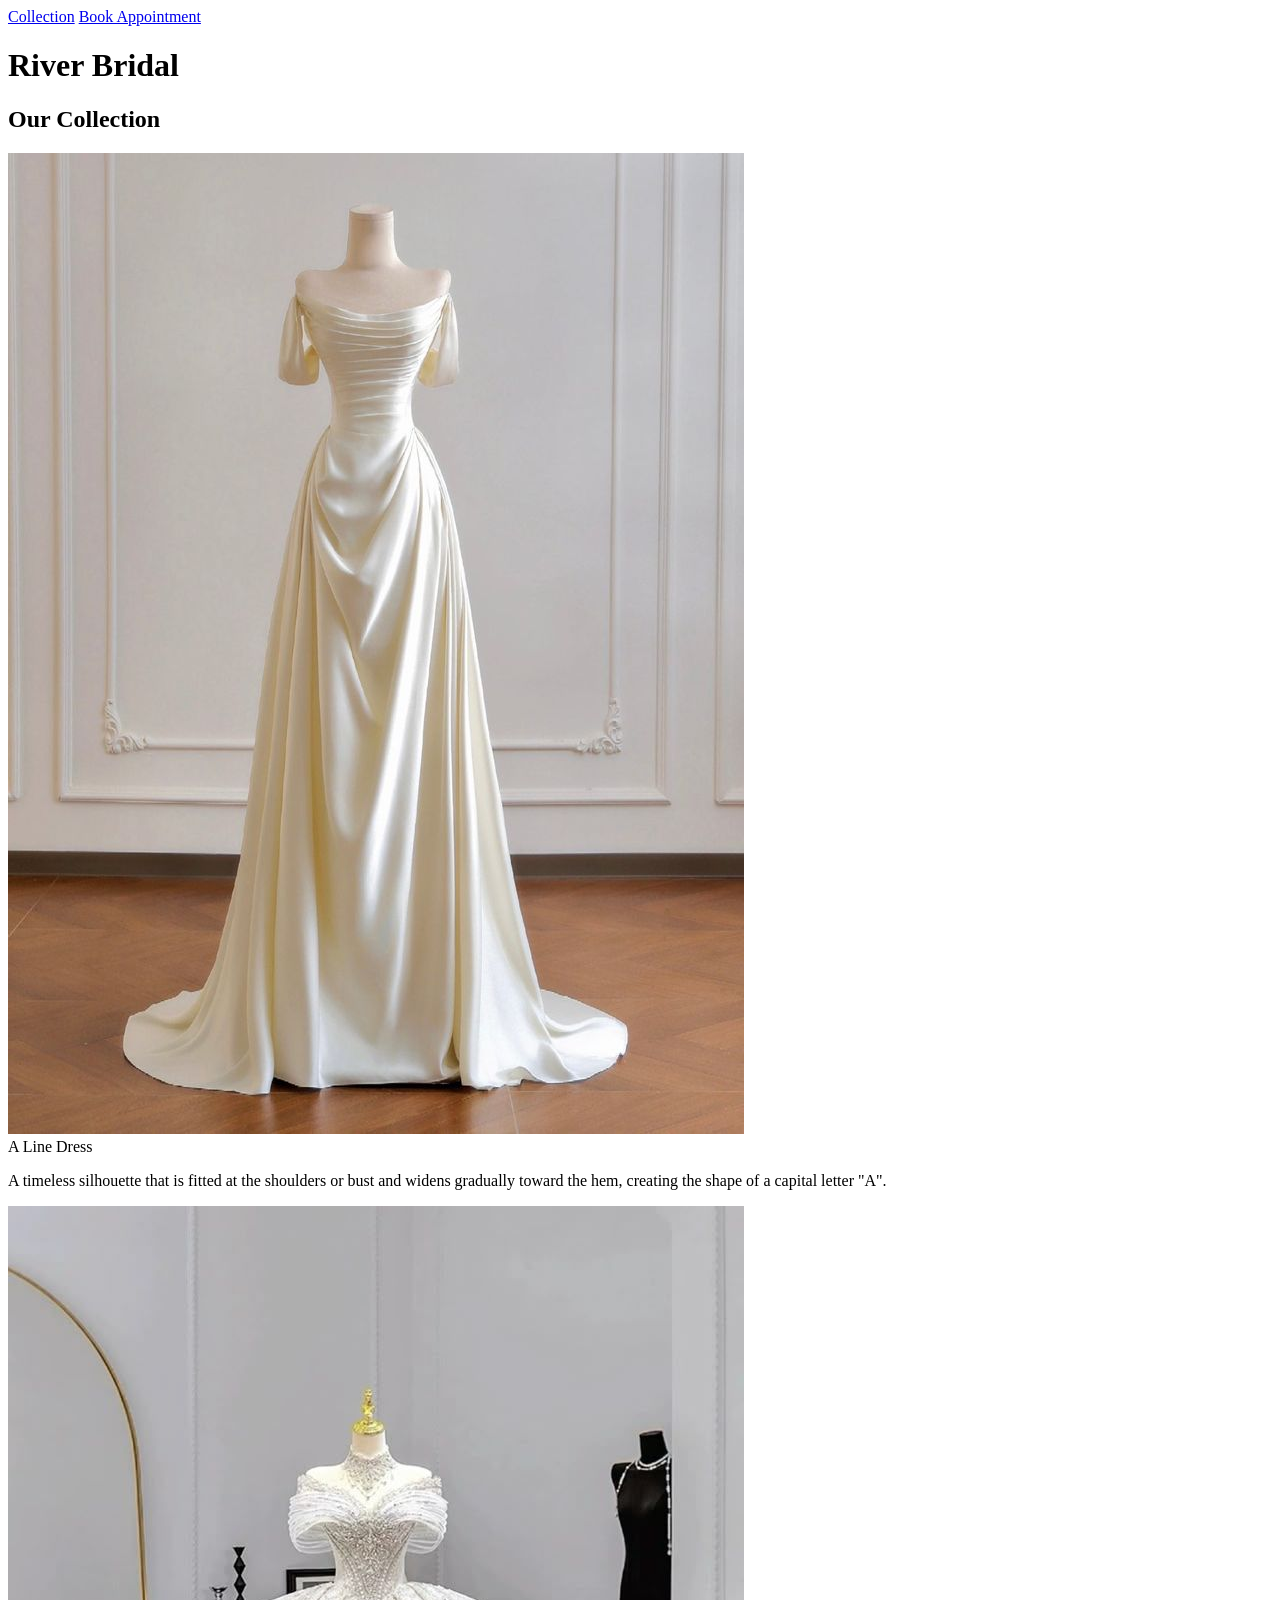
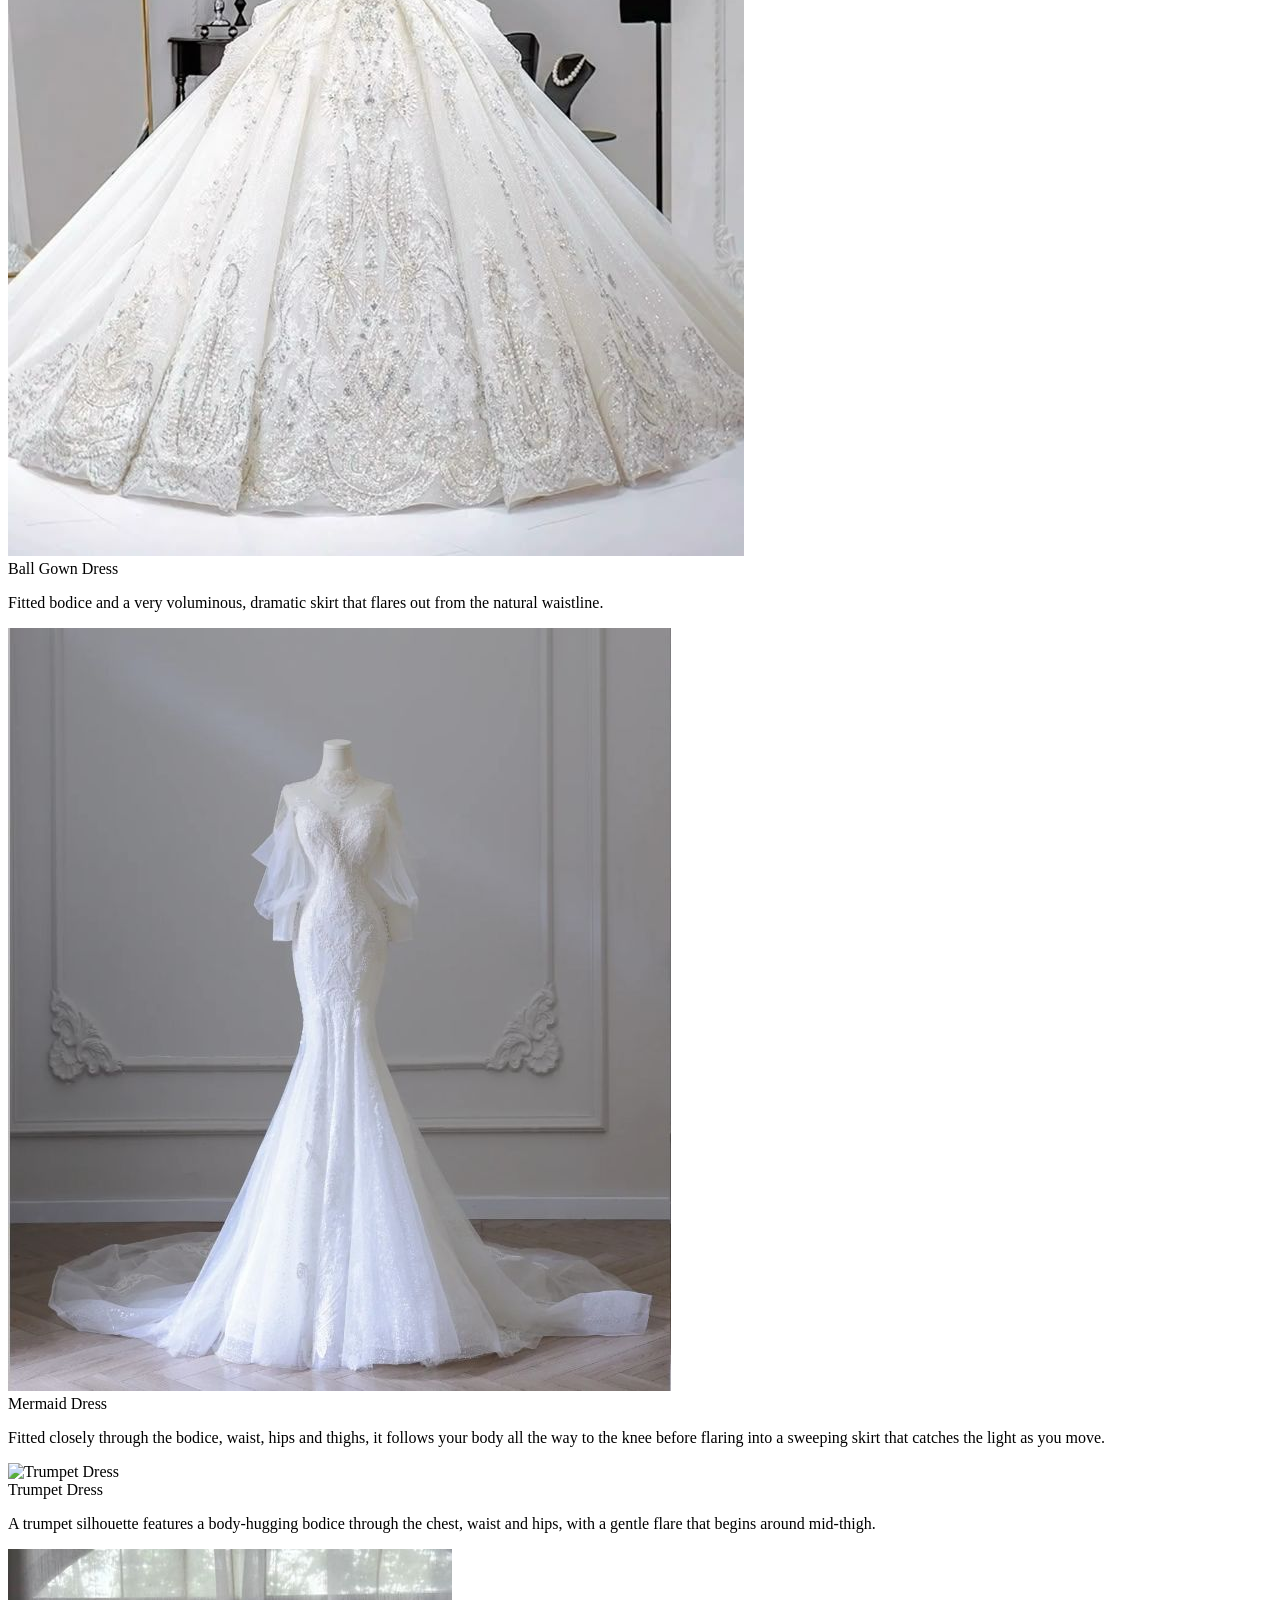
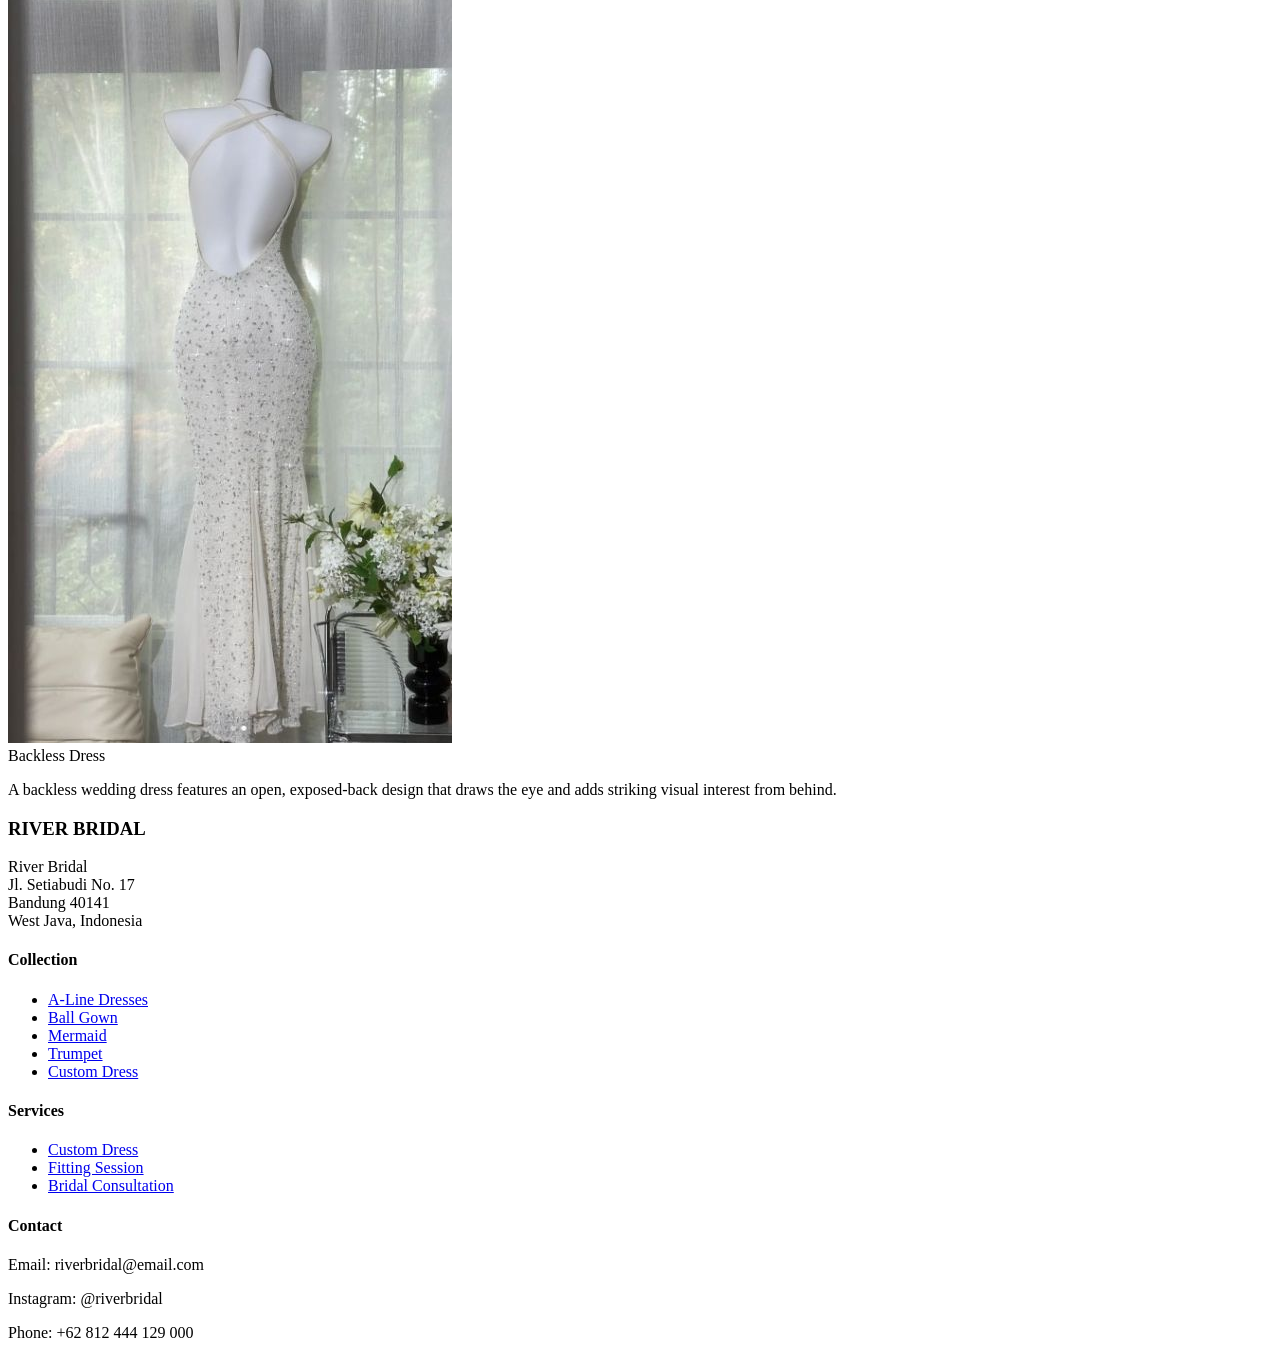
==== collection.html @ c95cf99c "Add files via upload" ====
<!DOCTYPE html>
<html lang="en">
<head>
    <meta charset="UTF-8">
    <meta name="viewport" content="width=device-width, initial-scale=1.0">
    <title>River Bridal - Our Collection</title>
    <link rel="preconnect" href="https://fonts.googleapis.com">
    <link rel="preconnect" href="https://fonts.gstatic.com" crossorigin>
    <link href="https://fonts.googleapis.com/css2?family=Playfair+Display:ital,wght@0,600;0,700;1,700&family=Poppins:wght@400;500;600&display=swap" rel="stylesheet">
    <link rel="stylesheet" href="style.css">
</head>
<body>

    <header class="hero">
        <div class="hero-overlay"></div>
        <nav class="navbar">
            <a href="#" class="nav-btn btn-active">Collection</a>
            <a href="form.html" class="nav-btn">Book Appointment</a>
        </nav>
        <h1 class="hero-title">River Bridal</h1>
    </header>

    <main class="collection-container">
        <h2 class="main-title">Our Collection</h2>
        
        <div class="collection-item">
            <div class="image-wrapper">
                <img src="a line weddress.jpg" alt="A Line Dress">
            </div>
            <div class="details-box">
                <div class="badge-title">A Line Dress</div>
                <div class="box-content">
                    <p class="description">
                        A timeless silhouette that is fitted at the shoulders or bust and widens gradually toward the hem, creating the shape of a capital letter "A".
                    </p>
                    <div class="color-options">
                        <span class="color-dot color-black"></span>
                        <span class="color-dot color-cream"></span>
                        <span class="color-dot color-white"></span>
                        <span class="color-dot color-offwhite"></span>
                    </div>
                </div>
            </div>
        </div>

        <div class="collection-item">
            <div class="image-wrapper">
                <img src="ball gown weddress.jpg" alt="Ball Gown Dress">
            </div>
            <div class="details-box">
                <div class="badge-title">Ball Gown Dress</div>
                <div class="box-content">
                    <p class="description">
                        Fitted bodice and a very voluminous, dramatic skirt that flares out from the natural waistline.
                    </p>
                    <div class="color-options">
                        <span class="color-dot color-black"></span>
                        <span class="color-dot color-cream"></span>
                        <span class="color-dot color-white"></span>
                        <span class="color-dot color-offwhite"></span>
                    </div>
                </div>
            </div>
        </div>

        <div class="collection-item">
            <div class="image-wrapper">
                <img src="Elegant Mermaid Lace Beaded Tulle Wedding Dress P2584 - Custom Color(Add Your Color On ”Order special instructions“ ） _ Custom Size(Add Your Size On ”Order special instructions“ ）.jpg" alt="Mermaid Dress">
            </div>
            <div class="details-box">
                <div class="badge-title">Mermaid Dress</div>
                <div class="box-content">
                    <p class="description">
                        Fitted closely through the bodice, waist, hips and thighs, it follows your body all the way to the knee before flaring into a sweeping skirt that catches the light as you move.
                    </p>
                    <div class="color-options">
                        <span class="color-dot color-black"></span>
                        <span class="color-dot color-cream"></span>
                        <span class="color-dot color-white"></span>
                        <span class="color-dot color-offwhite"></span>
                    </div>
                </div>
            </div>
        </div>

        <div class="collection-item">
            <div class="image-wrapper">
                <img src="trumpet weddress.jpg" alt="Trumpet Dress">
            </div>
            <div class="details-box">
                <div class="badge-title">Trumpet Dress</div>
                <div class="box-content">
                    <p class="description">
                        A trumpet silhouette features a body-hugging bodice through the chest, waist and hips, with a gentle flare that begins around mid-thigh.
                    </p>
                    <div class="color-options">
                        <span class="color-dot color-black"></span>
                        <span class="color-dot color-cream"></span>
                        <span class="color-dot color-white"></span>
                        <span class="color-dot color-offwhite"></span>
                    </div>
                </div>
            </div>
        </div>

        <div class="collection-item">
            <div class="image-wrapper">
                <img src="backless weddress.jpg" alt="Backless Dress">
            </div>
            <div class="details-box">
                <div class="badge-title">Backless Dress</div>
                <div class="box-content">
                    <p class="description">
                        A backless wedding dress features an open, exposed-back design that draws the eye and adds striking visual interest from behind.
                    </p>
                    <div class="color-options">
                        <span class="color-dot color-black"></span>
                        <span class="color-dot color-cream"></span>
                        <span class="color-dot color-white"></span>
                        <span class="color-dot color-offwhite"></span>
                    </div>
                </div>
            </div>
        </div>

    </main>

    <footer class="footer">
        <div class="footer-content">
            <div class="footer-brand">
                <h3>RIVER BRIDAL</h3>
                <p>River Bridal<br>Jl. Setiabudi No. 17<br>Bandung 40141<br>West Java, Indonesia</p>
            </div>
            
            <div class="footer-links">
                <h4>Collection</h4>
                <ul>
                    <li><a href="#">A-Line Dresses</a></li>
                    <li><a href="#">Ball Gown</a></li>
                    <li><a href="#">Mermaid</a></li>
                    <li><a href="#">Trumpet</a></li>
                    <li><a href="#">Custom Dress</a></li>
                </ul>
            </div>

            <div class="footer-links">
                <h4>Services</h4>
                <ul>
                    <li><a href="#">Custom Dress</a></li>
                    <li><a href="#">Fitting Session</a></li>
                    <li><a href="#">Bridal Consultation</a></li>
                </ul>
            </div>

            <div class="footer-links">
                <h4>Contact</h4>
                <p>Email: riverbridal@email.com</p>
                <p>Instagram: @riverbridal</p>
                <p>Phone: +62 812 444 129 000</p>
            </div>
        </div>
        <div class="footer-bottom"></div>
    </footer>

</body>
</html>
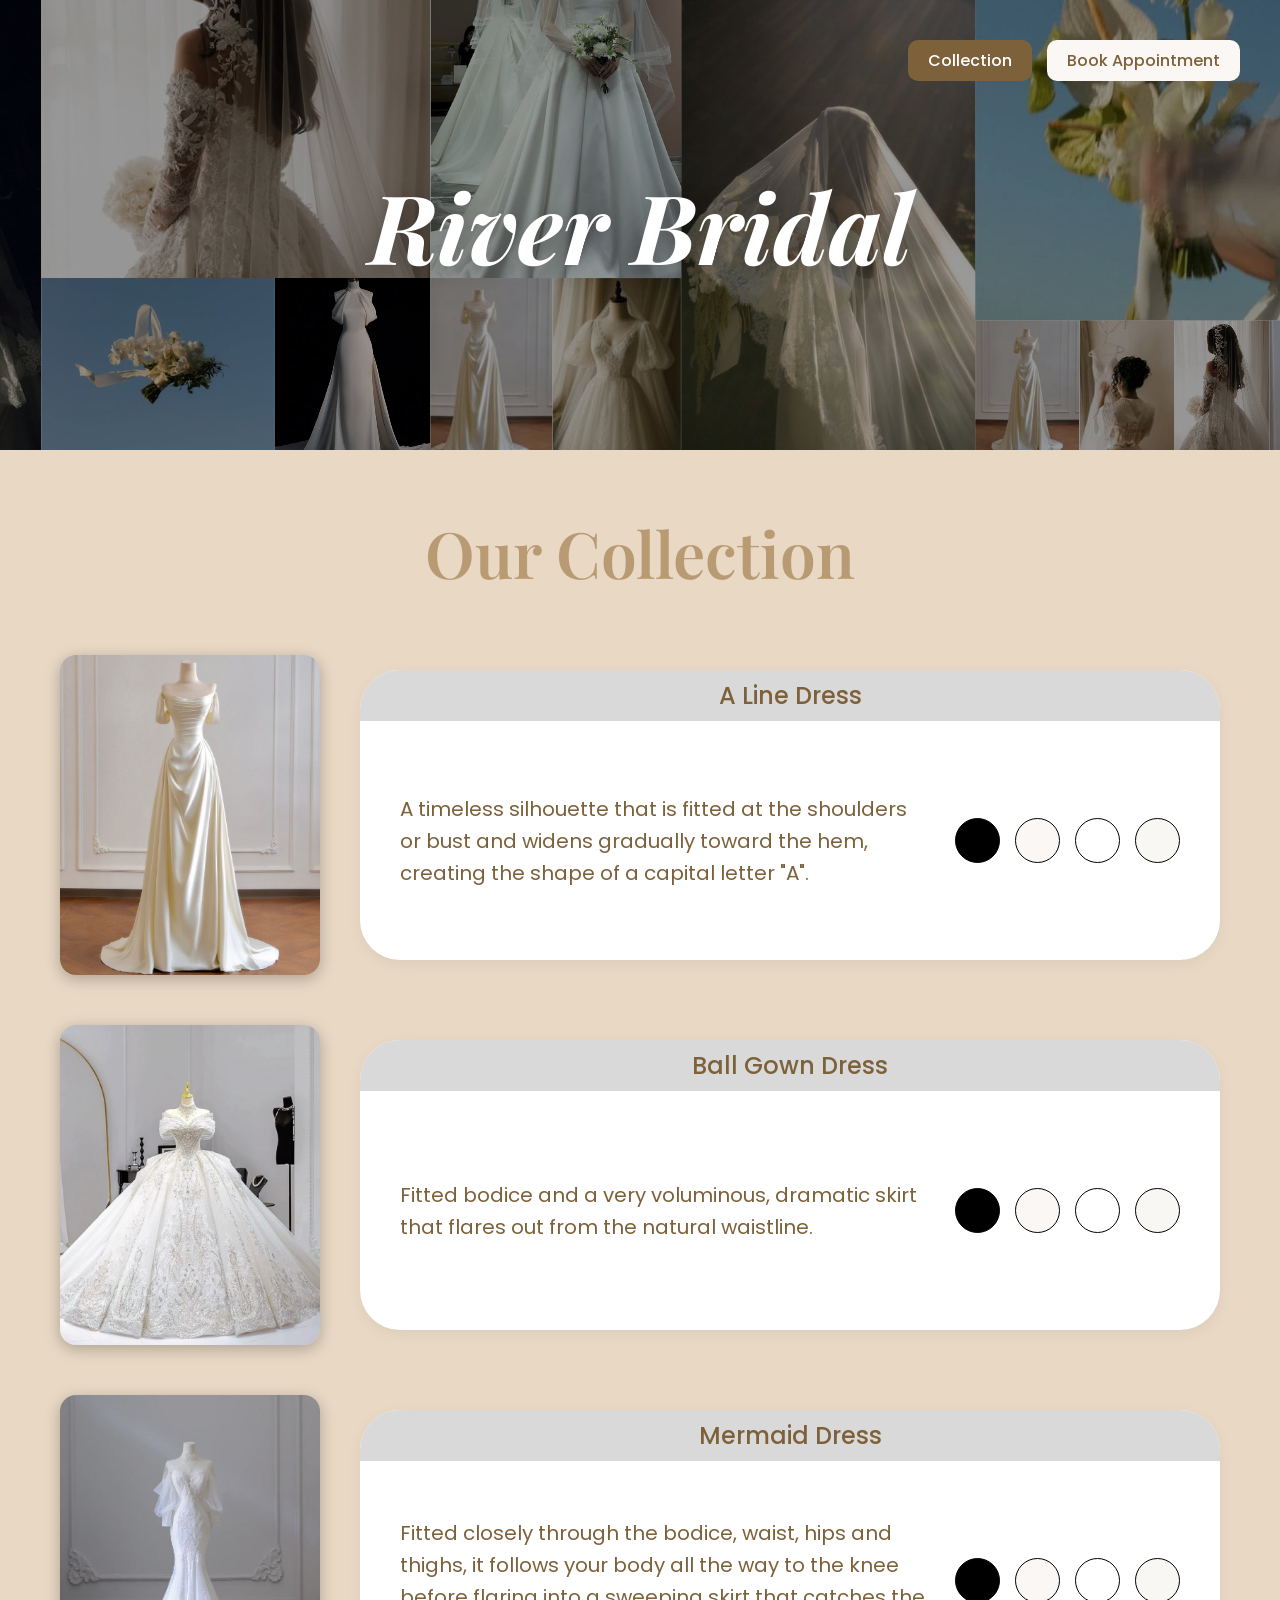
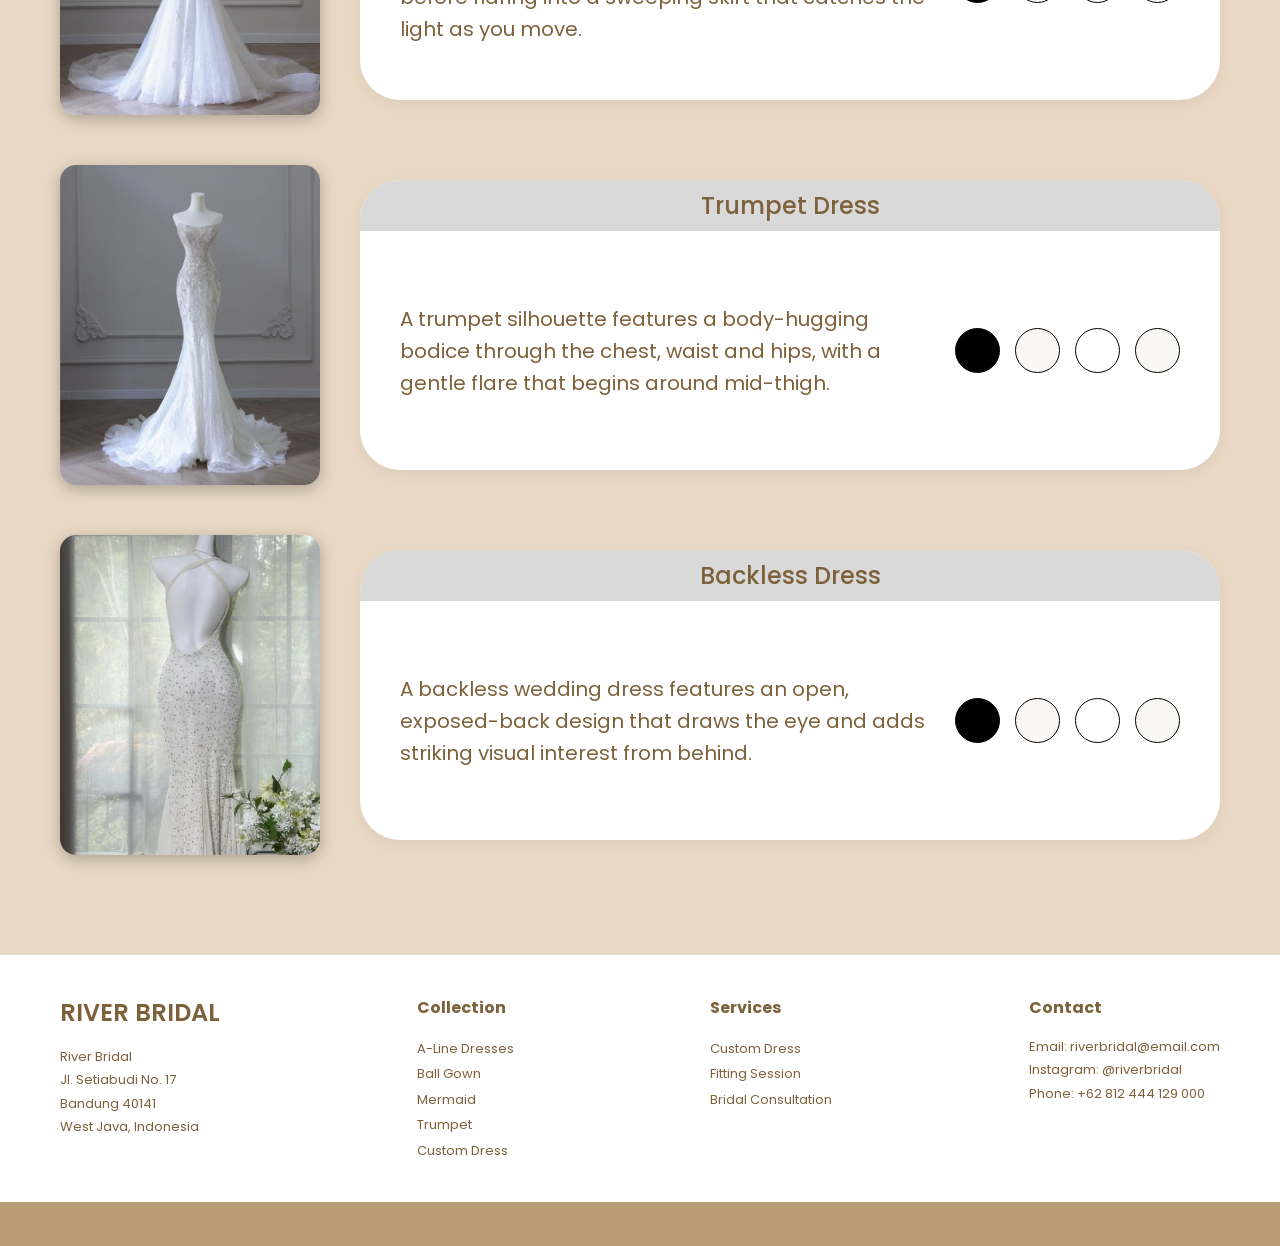
==== commit ef4e9329: "Update collection.html" ====
--- a/collection.html
+++ b/collection.html
@@ -163,4 +163,4 @@
     </footer>
 
 </body>
-</html>+</html>
--- a/style.css
+++ b/style.css
@@ -0,0 +1,624 @@
+/* ==========================================================================
+   0. RESET & BASE GLOBAL STYLES (Dipakai di Semua Halaman)
+   ========================================================================== */
+* {
+    margin: 0;
+    padding: 0;
+    box-sizing: border-box;
+}
+
+body {
+    font-family: 'Poppins', sans-serif;
+    background-color: #E8D8C4;
+    color: #333333;
+    overflow-x: hidden;
+}
+
+/* --- HERO BANNER & NAVBAR (Global) --- */
+.hero {
+    position: relative;
+    width: 100%;
+    height: 450px;
+    background-image: url(hero.png); /* Ganti dengan link gambar kolase utama Anda */
+    background-size: cover;
+    background-position: center;
+    display: flex;
+    flex-direction: column;
+    justify-content: center;
+    align-items: center;
+}
+
+.hero-overlay {
+    position: absolute;
+    top: 0;
+    left: 0;
+    width: 100%;
+    height: 100%;
+    background-color: rgba(0, 0, 0, 0.4);
+    z-index: 1;
+}
+
+.navbar {
+    position: absolute;
+    top: 40px;
+    right: 40px;
+    display: flex;
+    gap: 15px;
+    z-index: 2;
+}
+
+.nav-btn {
+    display: inline-block;
+    padding: 8px 20px;
+    background-color: #FBF7F4;
+    color: #7D613A;
+    text-decoration: none;
+    font-size: 16px;
+    font-weight: 500;
+    border-radius: 10px;
+    transition: all 0.3s ease;
+}
+
+.nav-btn:hover, .nav-btn.btn-active {
+    background-color: #7D613A;
+    color: #FFFFFF;
+}
+
+.hero-title {
+    position: relative;
+    z-index: 2;
+    font-family: 'Playfair Display', serif;
+    font-style: italic;
+    font-weight: 700;
+    font-size: 96px;
+    color: #FFFFFF;
+    text-shadow: 0px 4px 20px rgba(0, 0, 0, 0.25);
+}
+
+
+/* ==========================================================================
+   1. DESKTOP 1: LANDING PAGE / HOME STYLES
+   ========================================================================== */
+.main-content {
+    max-width: 1300px;
+    margin: 100px auto 140px auto;
+    padding: 0 20px;
+    display: flex;
+    justify-content: space-between;
+    align-items: center;
+    gap: 40px;
+}
+
+/* Tumpukan 3 Foto Kiri */
+.photo-stack {
+    position: relative;
+    width: 650px;
+    height: 750px;
+    flex-shrink: 0;
+}
+
+.photo-stack img {
+    position: absolute;
+    object-fit: cover;
+    border-radius: 16px;
+    box-shadow: 0px 10px 25px rgba(0, 0, 0, 0.2);
+    transition: transform 0.4s ease;
+}
+
+.img-back-left {
+    width: 320px;
+    height: 480px;
+    left: 0;
+    top: 50px;
+    transform: rotate(-8deg);
+    opacity: 0.75;
+    z-index: 1;
+}
+
+.img-back-right {
+    width: 340px;
+    height: 460px;
+    right: 40px;
+    top: 0;
+    transform: rotate(8deg);
+    opacity: 0.85;
+    z-index: 2;
+}
+
+.img-front {
+    width: 380px;
+    height: 490px;
+    left: 110px;
+    bottom: 0;
+    opacity: 1;
+    z-index: 3;
+}
+
+.photo-stack:hover .img-front {
+    transform: scale(1.03);
+}
+
+/* Kotak Teks Deskripsi Kanan (Melengkung Cantik) */
+.brand-description-box {
+    flex-grow: 1;
+    background-color: #F8F7F3;
+    padding: 80px 60px;
+    border-top-left-radius: 120px 400px;
+    border-bottom-left-radius: 120px 400px;
+    border-top-right-radius: 20px;
+    border-bottom-right-radius: 20px;
+    box-shadow: -5px 10px 30px rgba(0, 0, 0, 0.05);
+    max-width: 520px;
+    min-height: 680px;
+    display: flex;
+    flex-direction: column;
+    justify-content: center;
+}
+
+.brand-title {
+    font-size: 42px;
+    font-weight: 600;
+    color: #7D613A;
+    letter-spacing: 2px;
+    margin-bottom: 40px;
+    text-align: center;
+}
+
+.brand-text p {
+    font-size: 22px;
+    color: #7D613A;
+    line-height: 1.8;
+    margin-bottom: 25px;
+}
+
+
+/* ==========================================================================
+   2. DESKTOP 2: OUR COLLECTION STYLES
+   ========================================================================== */
+.collection-container {
+    max-width: 1200px;
+    margin: 60px auto 100px auto;
+    padding: 0 20px;
+}
+
+.main-title {
+    font-family: 'Playfair Display', serif;
+    font-weight: 600;
+    font-size: 64px;
+    color: #B89B72;
+    text-align: center;
+    margin-bottom: 60px;
+}
+
+/* Baris Item Gaun */
+.collection-item {
+    display: flex;
+    align-items: center;
+    gap: 40px;
+    margin-bottom: 50px;
+    width: 100%;
+}
+
+.image-wrapper {
+    flex-shrink: 0;
+}
+
+.image-wrapper img {
+    width: 260px;
+    height: 320px;
+    object-fit: cover;
+    border-radius: 16px;
+    box-shadow: 0px 4px 15px rgba(0, 0, 0, 0.25);
+    display: block;
+}
+
+/* Card Deskripsi Putih */
+.details-box {
+    flex-grow: 1;
+    background-color: #FFFFFF;
+    border-radius: 40px;
+    overflow: hidden;
+    min-height: 290px;
+    display: flex;
+    flex-direction: column;
+    box-shadow: 0px 4px 15px rgba(0, 0, 0, 0.05);
+}
+
+.badge-title {
+    background-color: #D9D9D9;
+    color: #7D613A;
+    text-align: center;
+    font-size: 24px;
+    font-weight: 500;
+    padding: 8px 0;
+    width: 100%;
+}
+
+.box-content {
+    padding: 30px 40px;
+    display: flex;
+    justify-content: space-between;
+    align-items: center;
+    gap: 30px;
+    flex-grow: 1;
+}
+
+.description {
+    font-size: 20px;
+    color: #7D613A;
+    line-height: 1.6;
+    max-width: 70%;
+}
+
+/* Lingkaran Pilihan Warna */
+.color-options {
+    display: flex;
+    gap: 15px;
+    flex-shrink: 0;
+}
+
+.color-dot {
+    width: 45px;
+    height: 45px;
+    border-radius: 50%;
+    border: 1px solid #000000;
+    display: inline-block;
+}
+
+.color-black { background-color: #000000; }
+.color-cream { background-color: #FBF7F4; }
+.color-white { background-color: #FFFFFF; }
+.color-offwhite { background-color: #F8F7F3; }
+
+
+/* ==========================================================================
+   3. DESKTOP 3: BOOK AN APPOINTMENT (PERBAIKAN FORM TOTAL)
+   ========================================================================== */
+.form-container {
+    max-width: 1100px; /* Pengunci lebar form biar tidak melar selayar laptop */
+    margin: 60px auto 100px auto;
+    padding: 0 20px;
+}
+
+/* Kotak Form Putih Utama */
+.form-card {
+    background-color: #FFFFFF;
+    border-radius: 50px;
+    padding: 60px 80px;
+    box-shadow: 0px 10px 30px rgba(0, 0, 0, 0.05);
+}
+
+.form-instruction {
+    font-size: 28px;
+    font-weight: 500;
+    color: #000000;
+    text-align: center;
+    line-height: 1.5;
+    margin-bottom: 50px;
+}
+
+/* Grup Input Form */
+.form-group {
+    margin-bottom: 35px;
+}
+
+.form-group label {
+    display: block;
+    font-size: 24px;
+    font-weight: 500;
+    color: #000000;
+    margin-bottom: 12px;
+}
+
+/* Perbaikan penanganan input, dropdown select, dan text-area */
+.form-group input,
+.form-group select,
+.form-group textarea {
+    width: 100%;
+    padding: 20px 25px;
+    font-family: 'Poppins', sans-serif;
+    font-size: 20px;
+    background-color: #FBF7F4;
+    border: 1px solid #7D613A;
+    border-radius: 12px;
+    color: #7D613A;
+    outline: none;
+}
+
+.form-group textarea {
+    resize: vertical;
+    min-height: 140px;
+}
+
+/* Wrapper Tombol Submit Form Tengah */
+.form-submit-wrapper {
+    display: flex;
+    justify-content: center;
+    margin-top: 50px;
+}
+
+.btn-submit {
+    font-family: 'Poppins', sans-serif;
+    background-color: #FBF7F4;
+    color: #000000;
+    border: 1px solid #7D613A;
+    padding: 15px 80px;
+    font-size: 24px;
+    font-weight: 500;
+    border-radius: 10px;
+    cursor: pointer;
+    transition: all 0.3s ease;
+}
+
+.btn-submit:hover {
+    background-color: #7D613A;
+    color: #FFFFFF;
+}
+
+
+/* ==========================================================================
+   4. DESKTOP 4: THANK YOU / SUCCESS PAGE STYLES (PERBAIKAN TOTAL)
+   ========================================================================== */
+.success-container {
+    max-width: 1200px;
+    margin: 60px auto 100px auto;
+    padding: 0 20px;
+    display: flex;
+    flex-direction: column;
+    align-items: center; /* Membuat semua konten otomatis di tengah */
+    width: 100%;
+}
+
+.success-header {
+    text-align: center;
+    margin-bottom: 40px;
+}
+
+.title-thankyou {
+    font-family: 'Cormorant Garamond', serif;
+    font-weight: 600;
+    font-size: 96px;
+    color: #4A382B;
+    line-height: 1;
+}
+
+.title-booking {
+    font-family: 'Allura', cursive;
+    font-weight: 400;
+    font-size: 76px;
+    color: #D1B07A;
+    margin-top: -10px;
+}
+
+/* Lingkaran Cokelat Pembungkus Centang */
+.checkmark-wrapper {
+    margin-bottom: 50px;
+    display: flex;
+    justify-content: center;
+    width: 100%;
+}
+
+/* ==========================================================================
+   PERBAIKAN PRESISI POSISI & BENTUK CENTANG DI TENGAH LINGKARAN
+   ========================================================================== */
+.checkmark-circle {
+    width: 260px;
+    height: 260px;
+    background-color: #7D613B;
+    border: 10px solid #FFFFFF;
+    border-radius: 50%;
+    position: relative;
+    box-shadow: 0px 4px 15px rgba(0, 0, 0, 0.15);
+}
+
+/* Mengatur posisi batang pendek kiri */
+.checkmark-stem {
+    position: absolute;
+    width: 24px;
+    height: 60px; /* Ditambah sedikit agar sambungan lebih tebal */
+    background-color: #FFFFFF;
+    left: 80px;  /* Geser sedikit ke kanan */
+    top: 100px;  /* Naikin sedikit ke atas */
+    transform: rotate(-45deg);
+    transform-origin: left bottom;
+    border-radius: 5px;
+}
+
+/* Mengatur posisi batang panjang kanan */
+.checkmark-kick {
+    position: absolute;
+    width: 110px; /* Disesuaikan panjangnya */
+    height: 24px;
+    background-color: #FFFFFF;
+    left: 80px;  /* Samakan titik tumpu kirinya */
+    top: 136px;  /* Naikkan posisi agar tidak terlalu rendah */
+    transform: rotate(-45deg);
+    transform-origin: left top;
+    border-radius: 5px;
+}
+
+
+/* Teks Status Utama (Diposisikan Tengah & Lebar Pas) */
+.status-message {
+    font-size: 26px;
+    font-weight: 500;
+    color: #7D613A;
+    text-align: center;
+    line-height: 1.6;
+    width: 100%;
+    max-width: 950px;
+    margin-bottom: 60px;
+    display: block; /* Memaksa teks kembali normal tidak menyusut */
+}
+
+/* Kotak Quote Putih */
+.quote-box {
+    width: 100%;
+    max-width: 1000px;
+    background-color: rgba(255, 255, 255, 0.7);
+    border-radius: 24px;
+    padding: 50px 40px;
+    box-shadow: 0px 8px 25px rgba(0, 0, 0, 0.1);
+    text-align: center;
+    margin-bottom: 60px;
+}
+
+.divider-line {
+    position: relative;
+    width: 80%;
+    height: 1px;
+    background-color: #B89B72;
+    margin: 0 auto 30px auto;
+}
+
+.divider-line .dot {
+    position: absolute;
+    width: 16px;
+    height: 16px;
+    background-color: #B89B72;
+    border-radius: 50%;
+    top: 50%;
+    left: 50%;
+    transform: translate(-50%, -50%);
+}
+
+.quote-title {
+    font-family: 'Playfair Display', serif;
+    font-weight: 600;
+    font-size: 38px;
+    color: #4A382B;
+    margin-bottom: 20px;
+}
+
+.quote-text {
+    font-size: 24px;
+    font-weight: 500;
+    color: #7D613A;
+    line-height: 1.6;
+}
+
+/* Area Tombol Aksi */
+.action-buttons {
+    width: 100%;
+    max-width: 1000px;
+    display: flex;
+    flex-direction: column;
+    gap: 20px;
+}
+
+.btn {
+    display: block;
+    width: 100%;
+    padding: 22px 0;
+    font-size: 24px;
+    font-weight: 600;
+    text-align: center;
+    text-decoration: none;
+    border-radius: 20px;
+    transition: all 0.3s ease;
+}
+
+.btn-primary {
+    background-color: #B89B72;
+    color: #F4ECE2;
+}
+
+.btn-primary:hover {
+    background-color: #9A7E56;
+    box-shadow: 0px 4px 15px rgba(184, 155, 114, 0.4);
+}
+
+.btn-secondary {
+    background-color: #E8D8C4;
+    color: #7D613A;
+    border: 4px solid #B89B72;
+}
+
+.btn-secondary:hover {
+    background-color: #B89B72;
+    color: #FFFFFF;
+}
+
+
+/* ==========================================================================
+   5. FOOTER SECTION STYLES (Dipakai di Semua Halaman)
+   ========================================================================== */
+.footer {
+    background-color: #FFFFFF;
+    padding-top: 40px;
+    width: 100%;
+}
+
+.footer-content {
+    max-width: 1200px;
+    margin: 0 auto;
+    padding: 0 20px 40px 20px;
+    display: flex;
+    justify-content: space-between;
+    flex-wrap: wrap;
+    gap: 30px;
+}
+
+.footer-brand h3, .footer-links h4 {
+    color: #7D613A;
+    margin-bottom: 15px;
+}
+
+.footer-brand h3 { font-size: 24px; font-weight: 600; }
+.footer-brand p, .footer-links p, .footer-links ul li a {
+    font-size: 13px;
+    color: #7D613A;
+    line-height: 1.8;
+}
+
+.footer-links ul { list-style: none; }
+.footer-links ul li a { text-decoration: none; }
+.footer-links ul li a:hover { text-decoration: underline; }
+
+.footer-bottom {
+    height: 44px;
+    background-color: #B89B72;
+    width: 100%;
+}
+
+
+/* ==========================================================================
+   6. RESPONSIVE LAYOUT (Tablet & Mobile Global)
+   ========================================================================== */
+@media (max-width: 1100px) {
+    /* Home View */
+    .main-content { flex-direction: column; margin: 60px auto; }
+    .photo-stack { width: 100%; max-width: 550px; height: 600px; }
+    .img-back-left { width: 240px; height: 360px; }
+    .img-back-right { width: 260px; height: 350px; right: 20px; }
+    .img-front { width: 280px; height: 380px; left: 80px; }
+    .brand-description-box { max-width: 100%; border-radius: 40px; padding: 40px 30px; min-height: auto; }
+    .hero-title { font-size: 60px; }
+
+    /* Collection View */
+    .collection-item { flex-direction: column; align-items: center; }
+    .box-content { flex-direction: column; text-align: center; padding: 20px; }
+    .description { max-width: 100%; font-size: 16px; }
+    .main-title { font-size: 44px; }
+
+    /* Form View */
+    .form-card { padding: 40px 30px; border-radius: 30px; }
+    .form-instruction { font-size: 20px; }
+    .form-group label { font-size: 18px; }
+    .form-group input, .form-group select, .form-group textarea { font-size: 16px; }
+    .btn-submit { width: 100%; padding: 15px 0; }
+
+    /* Thank You View */
+    .title-thankyou { font-size: 64px; }
+    .title-booking { font-size: 50px; }
+    .checkmark-circle { width: 214.91px; height: 159.51px; }
+    .checkmark-circle::before { left: 55px; top: 70px; height: 50px; width: 20px; }
+    .checkmark-circle::after { left: 55px; top: 100px; width: 80px; height: 20px; }
+    .status-message { font-size: 18px; }
+    .quote-title { font-size: 24px; }
+    .quote-text { font-size: 16px; }
+    .btn { font-size: 18px; padding: 15px 0; }
+    
+    /* Footer View */
+    .footer-content { flex-direction: column; }
+}
